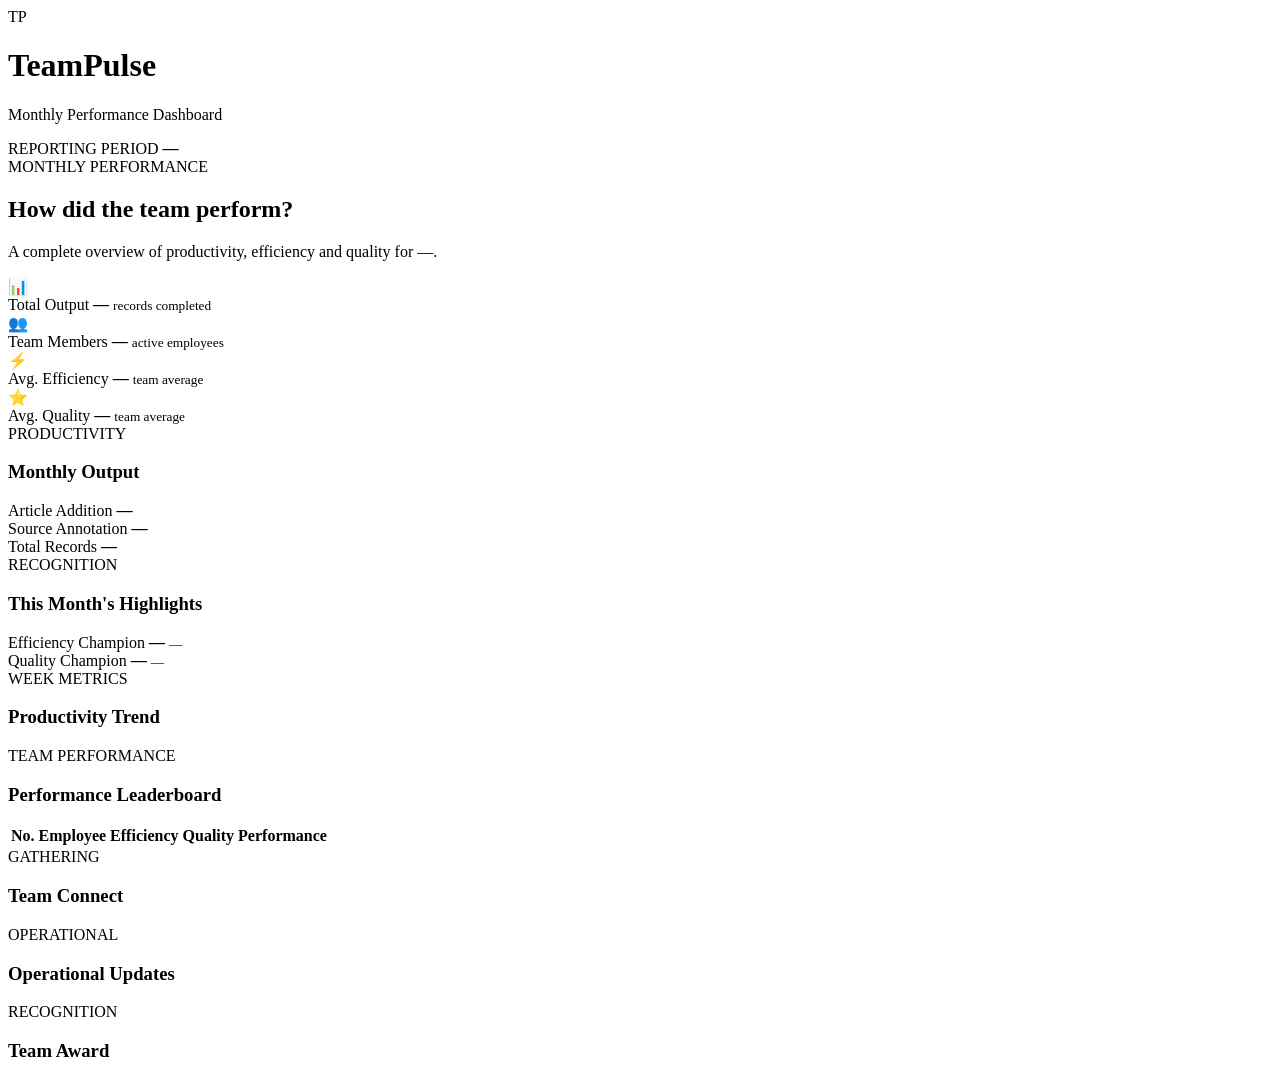
==== index.html @ 00dc2828 "Create index.html" ====
<!DOCTYPE html>

<html lang="en">

<head>

  <meta charset="UTF-8">

  <meta
    name="viewport"
    content="width=device-width, initial-scale=1.0"
  >

  <title>
    TeamPulse | Monthly Performance Dashboard
  </title>

  <link
    rel="stylesheet"
    href="style.css"
  >

</head>


<body>

<header class="app-header">

  <div class="brand">

    <div class="brand-icon">
      TP
    </div>

    <div>

      <h1>
        TeamPulse
      </h1>

      <p>
        Monthly Performance Dashboard
      </p>

    </div>

  </div>


  <div class="month-display">

    <span>
      REPORTING PERIOD
    </span>

    <strong id="reportingPeriod">
      —
    </strong>

  </div>

</header>


<main class="dashboard">


  <!-- WELCOME -->

  <section class="welcome-section">

    <span class="eyebrow">
      MONTHLY PERFORMANCE
    </span>

    <h2>
      How did the team perform?
    </h2>

    <p>
      A complete overview of productivity,
      efficiency and quality for
      <span id="welcomeMonth">—</span>.
    </p>

  </section>


  <!-- SUMMARY -->

  <section class="summary-grid">

    <div class="summary-card">

      <div class="card-icon">
        📊
      </div>

      <div>

        <span>
          Total Output
        </span>

        <strong id="totalRecords">
          —
        </strong>

        <small>
          records completed
        </small>

      </div>

    </div>


    <div class="summary-card">

      <div class="card-icon">
        👥
      </div>

      <div>

        <span>
          Team Members
        </span>

        <strong id="employeeCount">
          —
        </strong>

        <small>
          active employees
        </small>

      </div>

    </div>


    <div class="summary-card">

      <div class="card-icon">
        ⚡
      </div>

      <div>

        <span>
          Avg. Efficiency
        </span>

        <strong id="averageEfficiency">
          —
        </strong>

        <small>
          team average
        </small>

      </div>

    </div>


    <div class="summary-card">

      <div class="card-icon">
        ⭐
      </div>

      <div>

        <span>
          Avg. Quality
        </span>

        <strong id="averageQuality">
          —
        </strong>

        <small>
          team average
        </small>

      </div>

    </div>

  </section>


  <!-- MONTHLY OUTPUT + HIGHLIGHTS -->

  <section class="content-grid">


    <div class="panel">

      <div class="panel-header">

        <div>

          <span class="eyebrow">
            PRODUCTIVITY
          </span>

          <h3>
            Monthly Output
          </h3>

        </div>

      </div>


      <div class="metric-list">

        <div class="metric-row">

          <span>
            Article Addition
          </span>

          <strong id="totalArticles">
            —
          </strong>

        </div>


        <div class="metric-row">

          <span>
            Source Annotation
          </span>

          <strong id="totalSources">
            —
          </strong>

        </div>

      </div>


      <div class="total-row">

        <span>
          Total Records
        </span>

        <strong id="totalRecordsBottom">
          —
        </strong>

      </div>

    </div>


    <div class="panel">

      <div class="panel-header">

        <div>

          <span class="eyebrow">
            RECOGNITION
          </span>

          <h3>
            This Month's Highlights
          </h3>

        </div>

      </div>


      <div class="highlight-card">

        <span>
          Efficiency Champion
        </span>

        <strong id="efficiencyChampion">
          —
        </strong>

        <small id="efficiencyValue">
          —
        </small>

      </div>


      <div class="highlight-card">

        <span>
          Quality Champion
        </span>

        <strong id="qualityChampion">
          —
        </strong>

        <small id="qualityValue">
          —
        </small>

      </div>

    </div>


  </section>


  <!-- WEEKLY -->

  <section class="panel">

    <div class="panel-header">

      <div>

        <span class="eyebrow">
          WEEK METRICS
        </span>

        <h3>
          Productivity Trend
        </h3>

      </div>

    </div>


    <div
      id="weeklyChart"
      class="weekly-chart"
    ></div>

  </section>


  <!-- TEAM PERFORMANCE -->

  <section class="panel">

    <div class="panel-header">

      <div>

        <span class="eyebrow">
          TEAM PERFORMANCE
        </span>

        <h3>
          Performance Leaderboard
        </h3>

      </div>

    </div>


    <div class="table-container">

      <table>

        <thead>

          <tr>

            <th>No.</th>
            <th>Employee</th>
            <th>Efficiency</th>
            <th>Quality</th>
            <th>Performance</th>

          </tr>

        </thead>


        <tbody id="leaderboardBody">
        </tbody>

      </table>

    </div>

  </section>


  <!-- TEAM CONNECT -->

  <section class="panel">

    <div class="panel-header">

      <div>

        <span class="eyebrow">
          GATHERING
        </span>

        <h3>
          Team Connect
        </h3>

      </div>

    </div>


    <div
      id="teamConnectGrid"
      class="cards-grid"
    ></div>

  </section>


  <!-- OPERATIONAL -->

  <section class="panel">

    <div class="panel-header">

      <div>

        <span class="eyebrow">
          OPERATIONAL
        </span>

        <h3>
          Operational Updates
        </h3>

      </div>

    </div>


    <div
      id="operationalGrid"
      class="cards-grid"
    ></div>

  </section>


  <!-- TEAM AWARD -->

  <section class="panel">

    <div class="panel-header">

      <div>

        <span class="eyebrow">
          RECOGNITION
        </span>

        <h3>
          Team Award
        </h3>

      </div>

    </div>


    <div id="teamAwardGrid">
    </div>

  </section>


</main>


<script src="data.js"></script>
<script src="script.js"></script>


</body>

</html>
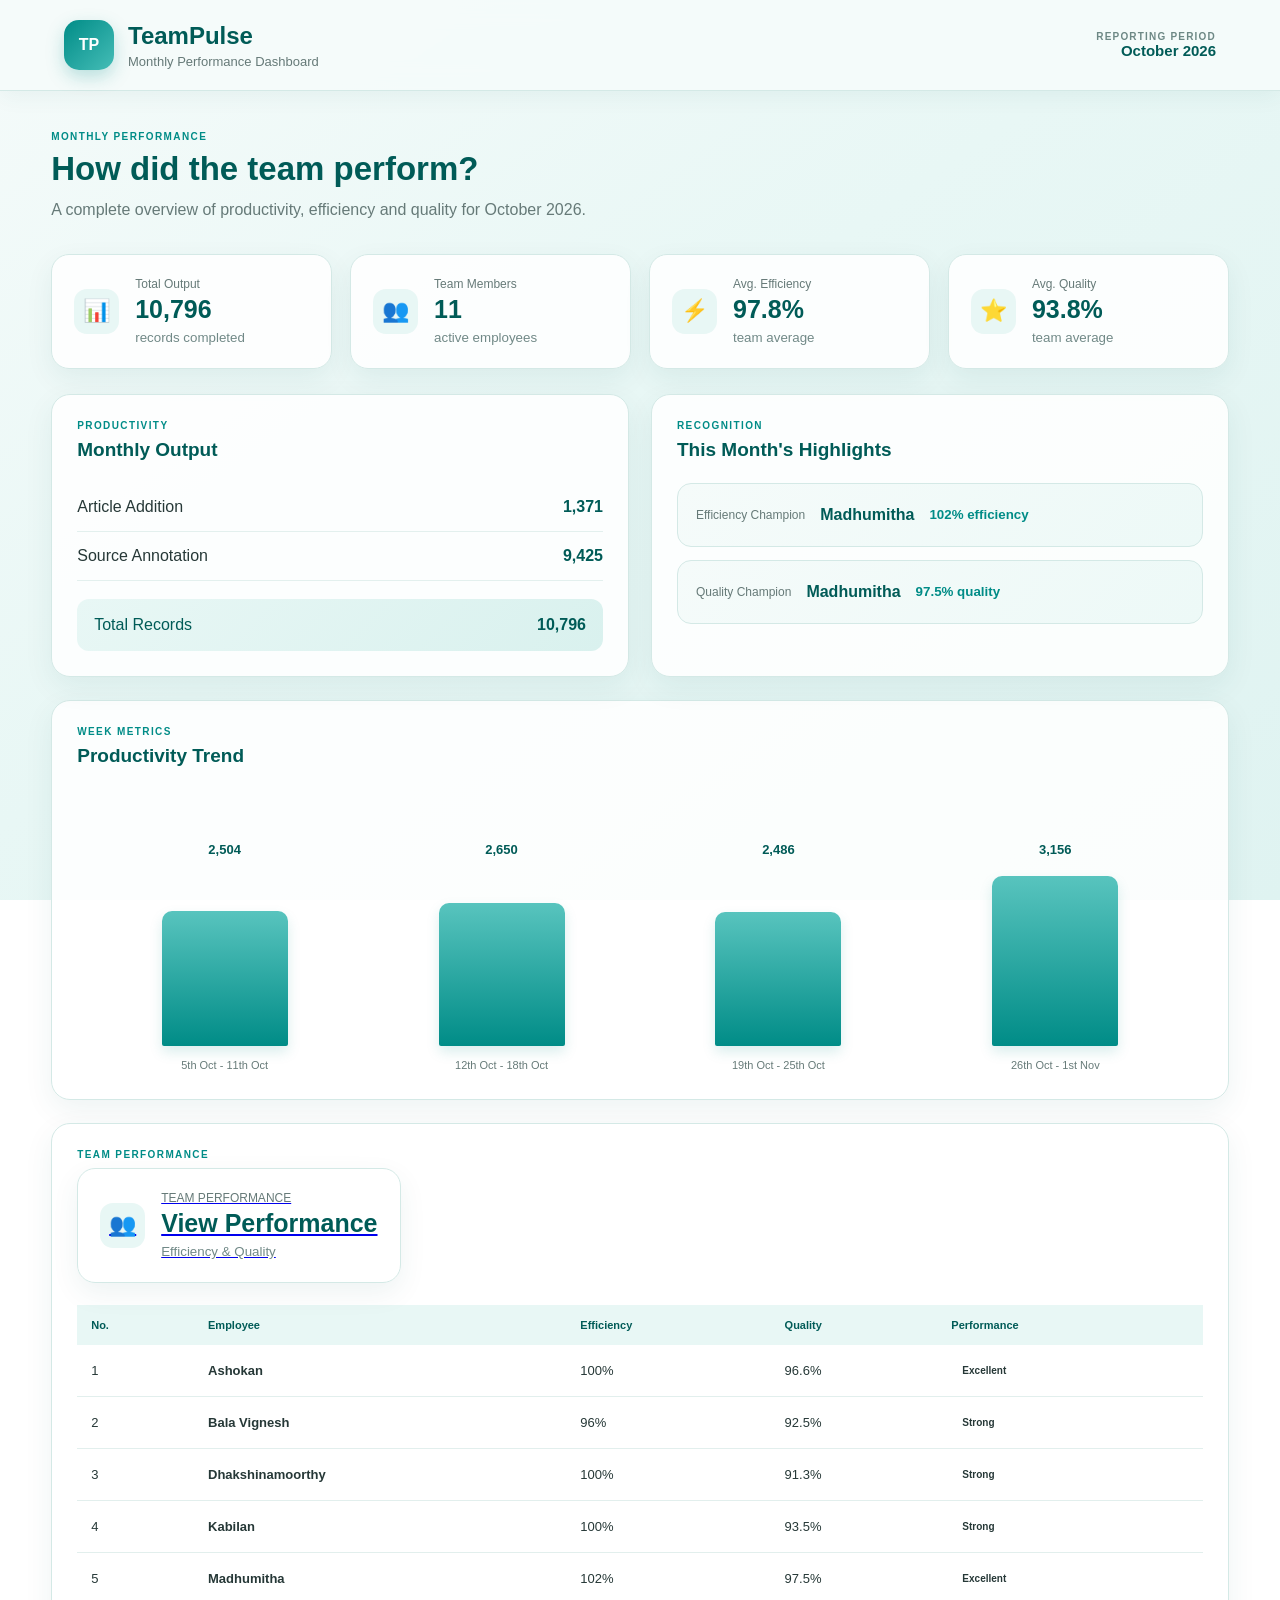
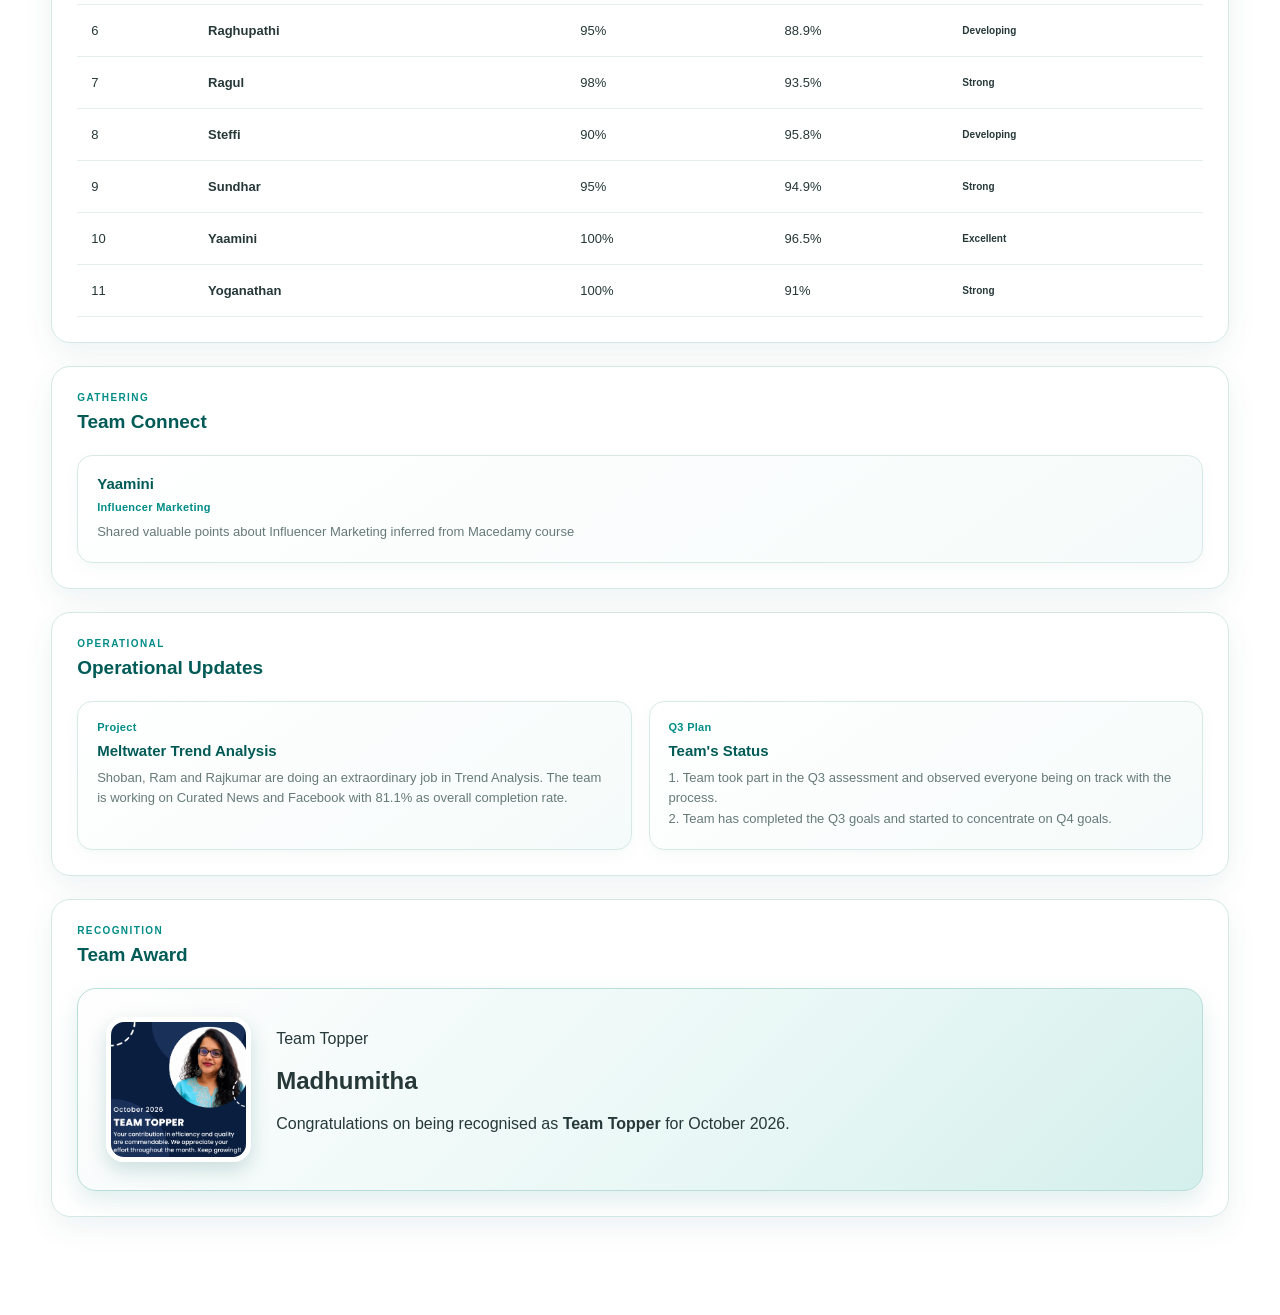
==== commit b6977013: "Add team performance summary card to index.html Added a summary card for team performance with a lin" ====
--- a/index.html
+++ b/index.html
@@ -361,9 +361,36 @@
           TEAM PERFORMANCE
         </span>
 
-        <h3>
-          Performance Leaderboard
-        </h3>
+        <a
+  href="performance.html"
+  class="dashboard-nav-card"
+>
+
+  <div class="summary-card">
+
+    <div class="card-icon">
+      👥
+    </div>
+
+    <div>
+
+      <span>
+        TEAM PERFORMANCE
+      </span>
+
+      <strong>
+        View Performance
+      </strong>
+
+      <small>
+        Efficiency & Quality
+      </small>
+
+    </div>
+
+  </div>
+
+</a>
 
       </div>
 
--- a/style.css
+++ b/style.css
@@ -0,0 +1,1722 @@
+:root {
+
+  --teal-surface:
+    #f5fbfa;
+
+  --teal-soft:
+    #e8f7f5;
+
+  --teal-pale:
+    #d7f1ee;
+
+  --teal-light:
+    #b8e4df;
+
+  --teal-medium:
+    #24a9a2;
+
+  --teal:
+    #008c87;
+
+  --teal-deep:
+    #005b57;
+
+  --text-main:
+    #263837;
+
+  --text-soft:
+    #667a78;
+
+  --border:
+    #d4e9e6;
+
+  --white:
+    #ffffff;
+
+}
+
+
+/* ======================================
+   GLOBAL
+====================================== */
+
+* {
+  box-sizing: border-box;
+}
+
+
+body {
+
+  margin: 0;
+
+  font-family:
+    Arial,
+    Helvetica,
+    sans-serif;
+
+  background:
+    linear-gradient(
+      145deg,
+      #f5fbfa 0%,
+      #e8f7f5 46%,
+      #dff3f1 100%
+    );
+
+  background-attachment:
+    fixed;
+
+  color:
+    var(--text-main);
+
+}
+
+
+/* ======================================
+   HEADER
+====================================== */
+
+.app-header {
+
+  background:
+    rgba(
+      245,
+      251,
+      250,
+      0.94
+    );
+
+  backdrop-filter:
+    blur(12px);
+
+  border-bottom:
+    1px solid
+    var(--border);
+
+  padding:
+    20px 5%;
+
+  display:
+    flex;
+
+  align-items:
+    center;
+
+  justify-content:
+    space-between;
+
+  position:
+    sticky;
+
+  top: 0;
+
+  z-index: 20;
+
+  box-shadow:
+    0 5px 22px
+    rgba(
+      0,
+      91,
+      87,
+      .06
+    );
+
+}
+
+
+.brand {
+
+  display:
+    flex;
+
+  align-items:
+    center;
+
+  gap:
+    14px;
+
+}
+
+
+.brand-icon {
+
+  width:
+    50px;
+
+  height:
+    50px;
+
+  border-radius:
+    15px;
+
+  display:
+    flex;
+
+  align-items:
+    center;
+
+  justify-content:
+    center;
+
+  background:
+    linear-gradient(
+      135deg,
+      #008c87,
+      #45bdb7
+    );
+
+  color:
+    #ffffff;
+
+  font-weight:
+    800;
+
+  box-shadow:
+    0 7px 18px
+    rgba(
+      0,
+      140,
+      135,
+      .25
+    );
+
+}
+
+
+.brand h1 {
+
+  margin:
+    0;
+
+  font-size:
+    24px;
+
+  color:
+    var(--teal-deep);
+
+}
+
+
+.brand p {
+
+  margin:
+    4px 0 0;
+
+  color:
+    var(--text-soft);
+
+  font-size:
+    13px;
+
+}
+
+
+.header-actions {
+
+  display:
+    flex;
+
+  align-items:
+    center;
+
+  gap:
+    18px;
+
+}
+
+
+.month-display {
+
+  text-align:
+    right;
+
+}
+
+
+.month-display span {
+
+  display:
+    block;
+
+  color:
+    #6d8885;
+
+  font-size:
+    10px;
+
+  letter-spacing:
+    1.2px;
+
+  font-weight:
+    800;
+
+}
+
+
+.month-display strong {
+
+  font-size:
+    15px;
+
+  color:
+    var(--teal-deep);
+
+}
+
+
+.refresh-button {
+
+  border:
+    0;
+
+  background:
+    linear-gradient(
+      135deg,
+      var(--teal-deep),
+      var(--teal)
+    );
+
+  color:
+    #ffffff;
+
+  padding:
+    11px 18px;
+
+  border-radius:
+    10px;
+
+  cursor:
+    pointer;
+
+  font-weight:
+    700;
+
+  box-shadow:
+    0 5px 14px
+    rgba(
+      0,
+      91,
+      87,
+      .18
+    );
+
+}
+
+
+.refresh-button:hover {
+
+  transform:
+    translateY(-1px);
+
+}
+
+
+/* ======================================
+   DASHBOARD
+====================================== */
+
+.dashboard {
+
+  width:
+    min(
+      1180px,
+      92%
+    );
+
+  margin:
+    0 auto;
+
+  padding:
+    40px 0 75px;
+
+}
+
+
+/* ======================================
+   WELCOME
+====================================== */
+
+.welcome-section {
+
+  margin-bottom:
+    31px;
+
+}
+
+
+.eyebrow {
+
+  display:
+    block;
+
+  font-size:
+    10px;
+
+  font-weight:
+    800;
+
+  letter-spacing:
+    1.4px;
+
+  color:
+    var(--teal);
+
+  margin-bottom:
+    8px;
+
+}
+
+
+.welcome-section h2 {
+
+  margin:
+    0;
+
+  font-size:
+    33px;
+
+  color:
+    var(--teal-deep);
+
+}
+
+
+.welcome-section p {
+
+  color:
+    var(--text-soft);
+
+  margin-top:
+    10px;
+
+  line-height:
+    1.55;
+
+}
+
+
+/* ======================================
+   SUMMARY GRID
+====================================== */
+
+.summary-grid {
+
+  display:
+    grid;
+
+  grid-template-columns:
+    repeat(
+      4,
+      1fr
+    );
+
+  gap:
+    18px;
+
+  margin-bottom:
+    25px;
+
+}
+
+
+.summary-card {
+
+  background:
+    rgba(
+      255,
+      255,
+      255,
+      .88
+    );
+
+  border:
+    1px solid
+    var(--border);
+
+  border-radius:
+    18px;
+
+  padding:
+    22px;
+
+  display:
+    flex;
+
+  gap:
+    16px;
+
+  align-items:
+    center;
+
+  box-shadow:
+    0 10px 28px
+    rgba(
+      0,
+      91,
+      87,
+      .07
+    );
+
+  transition:
+    transform .2s ease,
+    box-shadow .2s ease;
+
+}
+
+
+.summary-card:hover {
+
+  transform:
+    translateY(-3px);
+
+  box-shadow:
+    0 14px 30px
+    rgba(
+      0,
+      91,
+      87,
+      .11
+    );
+
+}
+
+
+.card-icon {
+
+  width:
+    45px;
+
+  height:
+    45px;
+
+  border-radius:
+    13px;
+
+  display:
+    flex;
+
+  align-items:
+    center;
+
+  justify-content:
+    center;
+
+  background:
+    var(--teal-soft);
+
+  font-size:
+    22px;
+
+}
+
+
+.summary-card span {
+
+  display:
+    block;
+
+  color:
+    var(--text-soft);
+
+  font-size:
+    12px;
+
+}
+
+
+.summary-card strong {
+
+  display:
+    block;
+
+  font-size:
+    25px;
+
+  margin:
+    4px 0;
+
+  color:
+    var(--teal-deep);
+
+}
+
+
+.summary-card small {
+
+  color:
+    #718987;
+
+}
+
+
+/* ======================================
+   PANELS
+====================================== */
+
+.panel {
+
+  background:
+    rgba(
+      255,
+      255,
+      255,
+      .88
+    );
+
+  border:
+    1px solid
+    var(--border);
+
+  border-radius:
+    19px;
+
+  padding:
+    25px;
+
+  margin-bottom:
+    23px;
+
+  box-shadow:
+    0 10px 30px
+    rgba(
+      0,
+      91,
+      87,
+      .07
+    );
+
+}
+
+
+.content-grid {
+
+  display:
+    grid;
+
+  grid-template-columns:
+    1fr 1fr;
+
+  gap:
+    22px;
+
+}
+
+
+.panel-header {
+
+  display:
+    flex;
+
+  align-items:
+    flex-start;
+
+  justify-content:
+    space-between;
+
+  margin-bottom:
+    22px;
+
+}
+
+
+.panel-header h3 {
+
+  margin:
+    0;
+
+  font-size:
+    19px;
+
+  color:
+    var(--teal-deep);
+
+}
+
+
+.panel-badge {
+
+  background:
+    var(--teal-soft);
+
+  color:
+    var(--teal);
+
+  border:
+    1px solid
+    var(--teal-light);
+
+  padding:
+    7px 12px;
+
+  border-radius:
+    20px;
+
+  font-size:
+    11px;
+
+  font-weight:
+    700;
+
+}
+
+
+/* ======================================
+   MONTHLY OUTPUT
+====================================== */
+
+.metric-list {
+
+  display:
+    flex;
+
+  flex-direction:
+    column;
+
+}
+
+
+.metric-row {
+
+  display:
+    flex;
+
+  justify-content:
+    space-between;
+
+  padding:
+    15px 0;
+
+  border-bottom:
+    1px solid
+    #e3f0ee;
+
+}
+
+
+.metric-name {
+
+  display:
+    flex;
+
+  align-items:
+    center;
+
+  gap:
+    10px;
+
+}
+
+
+.metric-dot {
+
+  width:
+    10px;
+
+  height:
+    10px;
+
+  border-radius:
+    50%;
+
+}
+
+
+.metric-dot.article {
+
+  background:
+    #24a9a2;
+
+}
+
+
+.metric-dot.source {
+
+  background:
+    #005b57;
+
+}
+
+
+.metric-dot.metadata {
+
+  background:
+    #83d1cb;
+
+}
+
+
+.metric-row strong {
+
+  color:
+    var(--teal-deep);
+
+}
+
+
+.total-row {
+
+  display:
+    flex;
+
+  justify-content:
+    space-between;
+
+  margin-top:
+    18px;
+
+  padding:
+    17px;
+
+  border-radius:
+    12px;
+
+  background:
+    linear-gradient(
+      135deg,
+      #e8f7f5,
+      #d9f1ee
+    );
+
+  color:
+    var(--teal-deep);
+
+}
+
+
+/* ======================================
+   HIGHLIGHTS
+====================================== */
+
+.highlight-card {
+
+  display:
+    flex;
+
+  align-items:
+    center;
+
+  gap:
+    15px;
+
+  padding:
+    18px;
+
+  background:
+    linear-gradient(
+      135deg,
+      #f5fbfa,
+      #edf9f7
+    );
+
+  border:
+    1px solid
+    #d4e9e6;
+
+  border-radius:
+    14px;
+
+  margin-bottom:
+    13px;
+
+}
+
+
+.highlight-icon {
+
+  width:
+    45px;
+
+  height:
+    45px;
+
+  display:
+    flex;
+
+  align-items:
+    center;
+
+  justify-content:
+    center;
+
+  background:
+    white;
+
+  border-radius:
+    13px;
+
+  font-size:
+    24px;
+
+}
+
+
+.highlight-card span {
+
+  display:
+    block;
+
+  color:
+    var(--text-soft);
+
+  font-size:
+    12px;
+
+}
+
+
+.highlight-card strong {
+
+  display:
+    block;
+
+  margin:
+    4px 0;
+
+  color:
+    var(--teal-deep);
+
+}
+
+
+.highlight-card small {
+
+  color:
+    var(--teal);
+
+  font-weight:
+    700;
+
+}
+
+
+/* ======================================
+   WEEKLY CHART
+====================================== */
+
+.weekly-chart {
+
+  display:
+    flex;
+
+  align-items:
+    end;
+
+  justify-content:
+    space-around;
+
+  gap:
+    22px;
+
+  min-height:
+    285px;
+
+  padding:
+    25px 20px 0;
+
+}
+
+
+.week-column {
+
+  flex:
+    1;
+
+  text-align:
+    center;
+
+  max-width:
+    180px;
+
+}
+
+
+.week-total {
+
+  color:
+    var(--teal-deep);
+
+  font-size:
+    13px;
+
+  font-weight:
+    800;
+
+  margin-bottom:
+    9px;
+
+}
+
+
+.bar-area {
+
+  height:
+    180px;
+
+  display:
+    flex;
+
+  align-items:
+    end;
+
+  justify-content:
+    center;
+
+}
+
+
+.week-bar {
+
+  width:
+    70%;
+
+  min-height:
+    8px;
+
+  border-radius:
+    10px 10px 2px 2px;
+
+  background:
+    linear-gradient(
+      to top,
+      #008c87,
+      #58c4be
+    );
+
+  box-shadow:
+    0 6px 13px
+    rgba(
+      0,
+      140,
+      135,
+      .15
+    );
+
+}
+
+
+.week-label {
+
+  margin-top:
+    12px;
+
+  color:
+    var(--text-soft);
+
+  font-size:
+    11px;
+
+  line-height:
+    1.45;
+
+}
+
+
+/* ======================================
+   TABLE
+====================================== */
+
+.table-container {
+
+  overflow-x:
+    auto;
+
+}
+
+
+table {
+
+  width:
+    100%;
+
+  border-collapse:
+    collapse;
+
+}
+
+
+th {
+
+  padding:
+    14px;
+
+  background:
+    #e8f7f5;
+
+  color:
+    var(--teal-deep);
+
+  font-size:
+    11px;
+
+  text-align:
+    left;
+
+}
+
+
+td {
+
+  padding:
+    14px;
+
+  border-bottom:
+    1px solid
+    #e2efed;
+
+  font-size:
+    13px;
+
+}
+
+
+tbody tr:hover {
+
+  background:
+    #f5fbfa;
+
+}
+
+
+.performance-pill {
+
+  display:
+    inline-block;
+
+  padding:
+    6px 11px;
+
+  border-radius:
+    15px;
+
+  font-size:
+    10px;
+
+  font-weight:
+    700;
+
+}
+
+
+.performance-outstanding {
+
+  background:
+    #e5f7f5;
+
+  color:
+    #007b76;
+
+}
+
+
+.performance-excellent {
+
+  background:
+    #e5f7f5;
+
+  color:
+    #007b76;
+
+}
+
+
+.performance-strong {
+
+  background:
+    #e5f7f5;
+
+  color:
+    #007b76;
+
+}
+
+
+.performance-developing {
+
+  background:
+    #e5f7f5;
+
+  color:
+    #007b76;
+
+}
+
+
+.performance-leave {
+
+  background:
+    #eee9eb;
+
+  color:
+    #746b6e;
+
+}
+
+
+/* ======================================
+   INFORMATION CARDS
+====================================== */
+
+.cards-grid {
+
+  display:
+    grid;
+
+  grid-template-columns:
+    repeat(
+      auto-fit,
+      minmax(
+        235px,
+        1fr
+      )
+    );
+
+  gap:
+    17px;
+
+}
+
+
+.info-card {
+
+  background:
+    linear-gradient(
+      145deg,
+      #ffffff,
+      #f5fbfa
+    );
+
+  border:
+    1px solid
+    #d7e9e7;
+
+  border-radius:
+    15px;
+
+  padding:
+    19px;
+
+  box-shadow:
+    0 5px 16px
+    rgba(
+      0,
+      91,
+      87,
+      .04
+    );
+
+}
+
+
+.info-card h4 {
+
+  margin:
+    0 0 9px;
+
+  color:
+    var(--teal-deep);
+
+  font-size:
+    15px;
+
+}
+
+
+.info-card .topic {
+
+  font-size:
+    11px;
+
+  font-weight:
+    800;
+
+  color:
+    var(--teal);
+
+  margin-bottom:
+    9px;
+
+  letter-spacing:
+    .3px;
+
+}
+
+
+.info-card p {
+
+  margin:
+    0;
+
+  line-height:
+    1.6;
+
+  font-size:
+    13px;
+
+  color:
+    var(--text-soft);
+
+}
+
+
+.info-card .meta {
+
+  display:
+    block;
+
+  margin-top:
+    14px;
+
+  font-size:
+    11px;
+
+  color:
+    var(--teal);
+
+  font-weight:
+    600;
+
+}
+
+
+
+/* ======================================
+   OPERATIONAL / CROSS FUNCTIONAL
+====================================== */
+
+.cross-functional-card .cross-action {
+
+  display:
+    inline-block;
+
+  margin-bottom:
+    10px;
+
+  padding:
+    6px 10px;
+
+  border-radius:
+    14px;
+
+  background:
+    var(--teal-soft);
+
+  border:
+    1px solid var(--teal-light);
+
+  color:
+    var(--teal-deep);
+
+  font-size:
+    10px;
+
+  font-weight:
+    800;
+
+  letter-spacing:
+    .5px;
+
+  text-transform:
+    uppercase;
+
+}
+
+
+/* ======================================
+   APPRECIATION
+====================================== */
+
+.appreciation-panel {
+
+  background:
+    linear-gradient(
+      145deg,
+      rgba(
+        255,
+        255,
+        255,
+        .95
+      ),
+      rgba(
+        255,
+        241,
+        245,
+        .92
+      )
+    );
+
+}
+
+
+/* ======================================
+   TEAM AWARD
+====================================== */
+
+.team-award-panel {
+
+  background:
+    rgba(
+      255,
+      255,
+      255,
+      .88
+    );
+
+}
+
+
+.team-award-grid {
+
+  display:
+    grid;
+
+  gap:
+    18px;
+
+}
+
+
+.award-card {
+
+  display:
+    flex;
+
+  align-items:
+    center;
+
+  gap:
+    25px;
+
+  padding:
+    28px;
+
+  border-radius:
+    19px;
+
+  background:
+    linear-gradient(
+      135deg,
+      #fffefe 0%,
+      #eaf8f6 55%,
+      #d4efec 100%
+    );
+
+  border:
+    1px solid
+    #b9ded9;
+
+  box-shadow:
+    0 10px 25px
+    rgba(
+      0,
+      112,
+      107,
+      .12
+    );
+
+}
+
+
+.award-photo {
+
+  width:
+    145px;
+
+  height:
+    145px;
+
+  border-radius:
+    18px;
+
+  object-fit:
+    cover;
+
+  object-position:
+    center;
+
+  border:
+    5px solid
+    #ffffff;
+
+  box-shadow:
+    0 8px 20px
+    rgba(
+      0,
+      91,
+      87,
+      .18
+    );
+
+}
+
+
+.award-placeholder {
+
+  width:
+    145px;
+
+  height:
+    145px;
+
+  border-radius:
+    18px;
+
+  display:
+    flex;
+
+  align-items:
+    center;
+
+  justify-content:
+    center;
+
+  background:
+    #ffffff;
+
+  font-size:
+    50px;
+
+  box-shadow:
+    0 7px 18px
+    rgba(
+      0,
+      91,
+      87,
+      .10
+    );
+
+}
+
+
+.award-details h3 {
+
+  margin:
+    6px 0 9px;
+
+  font-size:
+    28px;
+
+  color:
+    var(--teal-deep);
+
+}
+
+
+.award-title {
+
+  color:
+    var(--teal);
+
+  font-weight:
+    800;
+
+  font-size:
+    11px;
+
+  letter-spacing:
+    1.3px;
+
+}
+
+
+.award-details p {
+
+  color:
+    var(--text-soft);
+
+  line-height:
+    1.5;
+
+}
+
+
+/* ======================================
+   LOADING
+====================================== */
+
+.loading-screen {
+
+  position:
+    fixed;
+
+  inset:
+    0;
+
+  background:
+    rgba(
+      245,
+      251,
+      250,
+      .96
+    );
+
+  display:
+    flex;
+
+  flex-direction:
+    column;
+
+  align-items:
+    center;
+
+  justify-content:
+    center;
+
+  z-index:
+    100;
+
+}
+
+
+.loader {
+
+  width:
+    45px;
+
+  height:
+    45px;
+
+  border:
+    4px solid
+    #d7ece9;
+
+  border-top-color:
+    var(--teal);
+
+  border-radius:
+    50%;
+
+  animation:
+    spin .8s linear infinite;
+
+}
+
+
+@keyframes spin {
+
+  to {
+
+    transform:
+      rotate(360deg);
+
+  }
+
+}
+
+
+.loading-screen p {
+
+  margin-top:
+    15px;
+
+  font-weight:
+    700;
+
+  color:
+    var(--teal-deep);
+
+}
+
+
+/* ======================================
+   RESPONSIVE
+====================================== */
+
+@media (
+  max-width: 900px
+) {
+
+  .summary-grid {
+
+    grid-template-columns:
+      repeat(
+        2,
+        1fr
+      );
+
+  }
+
+
+  .content-grid {
+
+    grid-template-columns:
+      1fr;
+
+  }
+
+}
+
+
+@media (
+  max-width: 600px
+) {
+
+  .app-header {
+
+    flex-direction:
+      column;
+
+    align-items:
+      flex-start;
+
+    gap:
+      15px;
+
+  }
+
+
+  .header-actions {
+
+    width:
+      100%;
+
+    justify-content:
+      space-between;
+
+  }
+
+
+  .month-display {
+
+    text-align:
+      left;
+
+  }
+
+
+  .summary-grid {
+
+    grid-template-columns:
+      1fr;
+
+  }
+
+
+  .weekly-chart {
+
+    overflow-x:
+      auto;
+
+    justify-content:
+      flex-start;
+
+  }
+
+
+  .week-column {
+
+    min-width:
+      125px;
+
+  }
+
+
+  .award-card {
+
+    flex-direction:
+      column;
+
+    text-align:
+      center;
+
+  }
+
+}
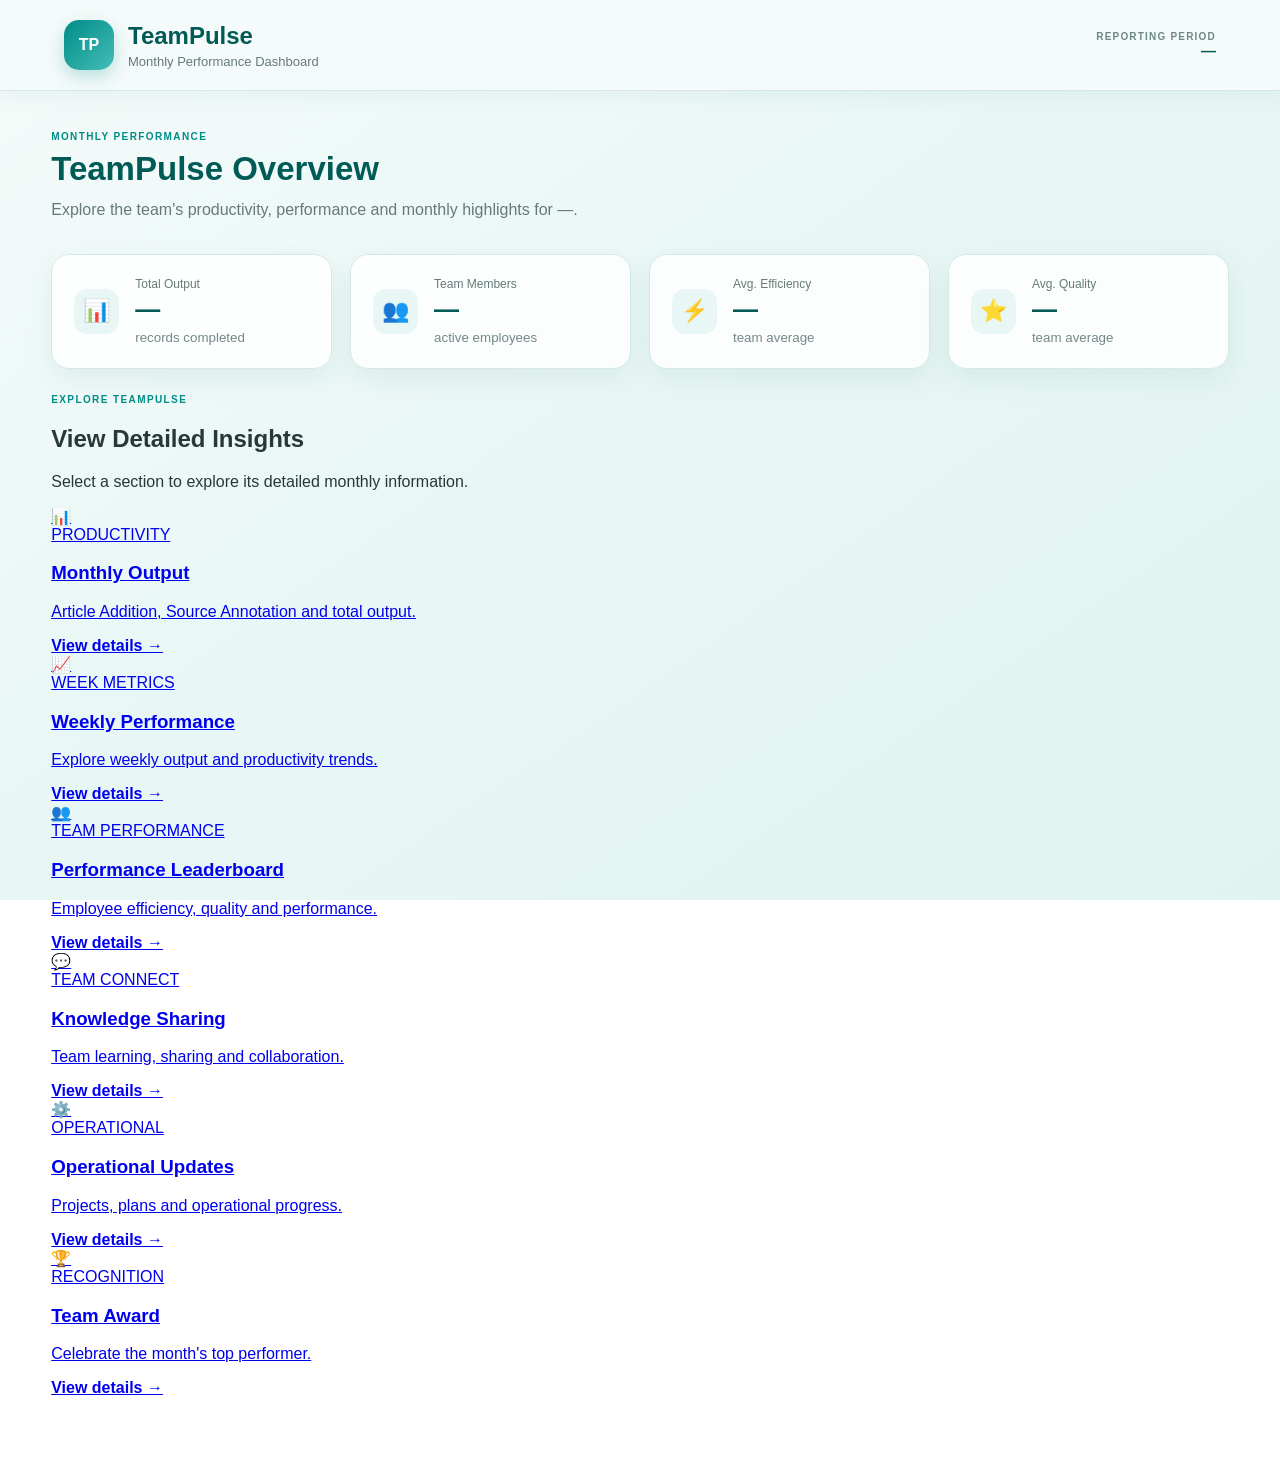
==== commit 735c2a86: "Revise title and section headings in index.html Updated title and section headings for clarity and c" ====
--- a/index.html
+++ b/index.html
@@ -12,7 +12,7 @@
   >
 
   <title>
-    TeamPulse | Monthly Performance Dashboard
+    TeamPulse | Monthly Performance
   </title>
 
   <link
@@ -25,6 +25,7 @@
 
 <body>
 
+
 <header class="app-header">
 
   <div class="brand">
@@ -66,7 +67,9 @@
 <main class="dashboard">
 
 
-  <!-- WELCOME -->
+  <!-- ======================================
+       HERO
+  ======================================= -->
 
   <section class="welcome-section">
 
@@ -75,21 +78,24 @@
     </span>
 
     <h2>
-      How did the team perform?
+      TeamPulse Overview
     </h2>
 
     <p>
-      A complete overview of productivity,
-      efficiency and quality for
+      Explore the team's productivity,
+      performance and monthly highlights for
       <span id="welcomeMonth">—</span>.
     </p>
 
   </section>
 
 
-  <!-- SUMMARY -->
+  <!-- ======================================
+       KPI SUMMARY
+  ======================================= -->
 
   <section class="summary-grid">
+
 
     <div class="summary-card">
 
@@ -190,21 +196,51 @@
 
     </div>
 
+
   </section>
 
 
-  <!-- MONTHLY OUTPUT + HIGHLIGHTS -->
-
-  <section class="content-grid">
-
-
-    <div class="panel">
-
-      <div class="panel-header">
-
-        <div>
-
-          <span class="eyebrow">
+  <!-- ======================================
+       EXPLORE
+  ======================================= -->
+
+  <section class="explore-section">
+
+    <div class="section-heading">
+
+      <span class="eyebrow">
+        EXPLORE TEAMPULSE
+      </span>
+
+      <h2>
+        View Detailed Insights
+      </h2>
+
+      <p>
+        Select a section to explore its
+        detailed monthly information.
+      </p>
+
+    </div>
+
+
+    <div class="navigation-grid">
+
+
+      <!-- PRODUCTIVITY -->
+
+      <a
+        href="productivity.html"
+        class="navigation-card"
+      >
+
+        <div class="navigation-icon">
+          📊
+        </div>
+
+        <div>
+
+          <span class="navigation-label">
             PRODUCTIVITY
           </span>
 
@@ -212,310 +248,205 @@
             Monthly Output
           </h3>
 
-        </div>
-
-      </div>
-
-
-      <div class="metric-list">
-
-        <div class="metric-row">
-
-          <span>
-            Article Addition
-          </span>
-
-          <strong id="totalArticles">
-            —
-          </strong>
-
-        </div>
-
-
-        <div class="metric-row">
-
-          <span>
-            Source Annotation
-          </span>
-
-          <strong id="totalSources">
-            —
-          </strong>
-
-        </div>
-
-      </div>
-
-
-      <div class="total-row">
-
-        <span>
-          Total Records
-        </span>
-
-        <strong id="totalRecordsBottom">
-          —
-        </strong>
-
-      </div>
-
-    </div>
-
-
-    <div class="panel">
-
-      <div class="panel-header">
-
-        <div>
-
-          <span class="eyebrow">
+          <p>
+            Article Addition,
+            Source Annotation and total output.
+          </p>
+
+          <strong>
+            View details →
+          </strong>
+
+        </div>
+
+      </a>
+
+
+      <!-- WEEKLY -->
+
+      <a
+        href="weekly.html"
+        class="navigation-card"
+      >
+
+        <div class="navigation-icon">
+          📈
+        </div>
+
+        <div>
+
+          <span class="navigation-label">
+            WEEK METRICS
+          </span>
+
+          <h3>
+            Weekly Performance
+          </h3>
+
+          <p>
+            Explore weekly output and
+            productivity trends.
+          </p>
+
+          <strong>
+            View details →
+          </strong>
+
+        </div>
+
+      </a>
+
+
+      <!-- PERFORMANCE -->
+
+      <a
+        href="performance.html"
+        class="navigation-card"
+      >
+
+        <div class="navigation-icon">
+          👥
+        </div>
+
+        <div>
+
+          <span class="navigation-label">
+            TEAM PERFORMANCE
+          </span>
+
+          <h3>
+            Performance Leaderboard
+          </h3>
+
+          <p>
+            Employee efficiency,
+            quality and performance.
+          </p>
+
+          <strong>
+            View details →
+          </strong>
+
+        </div>
+
+      </a>
+
+
+      <!-- TEAM CONNECT -->
+
+      <a
+        href="team-connect.html"
+        class="navigation-card"
+      >
+
+        <div class="navigation-icon">
+          💬
+        </div>
+
+        <div>
+
+          <span class="navigation-label">
+            TEAM CONNECT
+          </span>
+
+          <h3>
+            Knowledge Sharing
+          </h3>
+
+          <p>
+            Team learning,
+            sharing and collaboration.
+          </p>
+
+          <strong>
+            View details →
+          </strong>
+
+        </div>
+
+      </a>
+
+
+      <!-- OPERATIONAL -->
+
+      <a
+        href="operational.html"
+        class="navigation-card"
+      >
+
+        <div class="navigation-icon">
+          ⚙️
+        </div>
+
+        <div>
+
+          <span class="navigation-label">
+            OPERATIONAL
+          </span>
+
+          <h3>
+            Operational Updates
+          </h3>
+
+          <p>
+            Projects, plans and
+            operational progress.
+          </p>
+
+          <strong>
+            View details →
+          </strong>
+
+        </div>
+
+      </a>
+
+
+      <!-- AWARD -->
+
+      <a
+        href="award.html"
+        class="navigation-card"
+      >
+
+        <div class="navigation-icon">
+          🏆
+        </div>
+
+        <div>
+
+          <span class="navigation-label">
             RECOGNITION
           </span>
 
           <h3>
-            This Month's Highlights
-          </h3>
-
-        </div>
-
-      </div>
-
-
-      <div class="highlight-card">
-
-        <span>
-          Efficiency Champion
-        </span>
-
-        <strong id="efficiencyChampion">
-          —
-        </strong>
-
-        <small id="efficiencyValue">
-          —
-        </small>
-
-      </div>
-
-
-      <div class="highlight-card">
-
-        <span>
-          Quality Champion
-        </span>
-
-        <strong id="qualityChampion">
-          —
-        </strong>
-
-        <small id="qualityValue">
-          —
-        </small>
-
-      </div>
-
-    </div>
-
+            Team Award
+          </h3>
+
+          <p>
+            Celebrate the month's
+            top performer.
+          </p>
+
+          <strong>
+            View details →
+          </strong>
+
+        </div>
+
+      </a>
+
+
+    </div>
 
   </section>
 
 
-  <!-- WEEKLY -->
-
-  <section class="panel">
-
-    <div class="panel-header">
-
-      <div>
-
-        <span class="eyebrow">
-          WEEK METRICS
-        </span>
-
-        <h3>
-          Productivity Trend
-        </h3>
-
-      </div>
-
-    </div>
-
-
-    <div
-      id="weeklyChart"
-      class="weekly-chart"
-    ></div>
-
-  </section>
-
-
-  <!-- TEAM PERFORMANCE -->
-
-  <section class="panel">
-
-    <div class="panel-header">
-
-      <div>
-
-        <span class="eyebrow">
-          TEAM PERFORMANCE
-        </span>
-
-        <a
-  href="performance.html"
-  class="dashboard-nav-card"
->
-
-  <div class="summary-card">
-
-    <div class="card-icon">
-      👥
-    </div>
-
-    <div>
-
-      <span>
-        TEAM PERFORMANCE
-      </span>
-
-      <strong>
-        View Performance
-      </strong>
-
-      <small>
-        Efficiency & Quality
-      </small>
-
-    </div>
-
-  </div>
-
-</a>
-
-      </div>
-
-    </div>
-
-
-    <div class="table-container">
-
-      <table>
-
-        <thead>
-
-          <tr>
-
-            <th>No.</th>
-            <th>Employee</th>
-            <th>Efficiency</th>
-            <th>Quality</th>
-            <th>Performance</th>
-
-          </tr>
-
-        </thead>
-
-
-        <tbody id="leaderboardBody">
-        </tbody>
-
-      </table>
-
-    </div>
-
-  </section>
-
-
-  <!-- TEAM CONNECT -->
-
-  <section class="panel">
-
-    <div class="panel-header">
-
-      <div>
-
-        <span class="eyebrow">
-          GATHERING
-        </span>
-
-        <h3>
-          Team Connect
-        </h3>
-
-      </div>
-
-    </div>
-
-
-    <div
-      id="teamConnectGrid"
-      class="cards-grid"
-    ></div>
-
-  </section>
-
-
-  <!-- OPERATIONAL -->
-
-  <section class="panel">
-
-    <div class="panel-header">
-
-      <div>
-
-        <span class="eyebrow">
-          OPERATIONAL
-        </span>
-
-        <h3>
-          Operational Updates
-        </h3>
-
-      </div>
-
-    </div>
-
-
-    <div
-      id="operationalGrid"
-      class="cards-grid"
-    ></div>
-
-  </section>
-
-
-  <!-- TEAM AWARD -->
-
-  <section class="panel">
-
-    <div class="panel-header">
-
-      <div>
-
-        <span class="eyebrow">
-          RECOGNITION
-        </span>
-
-        <h3>
-          Team Award
-        </h3>
-
-      </div>
-
-    </div>
-
-
-    <div id="teamAwardGrid">
-    </div>
-
-  </section>
-
-
 </main>
 
 
 <script src="data.js"></script>
-<script src="script.js"></script>
+<script src="home.js"></script>
 
 
 </body>
--- a/style.css
+++ b/style.css
@@ -35,6 +35,51 @@
 
 }
 
+:root {
+  --teal-surface: #f5fbfa;
+  --teal-soft: #e8f7f5;
+  --teal: #008c87;
+  --teal-deep: #005b57;
+}
+
+
+/* ======================================
+   PAGE TRANSITION
+====================================== */
+
+html {
+  scroll-behavior: smooth;
+}
+
+body {
+  animation: pageFade .35s ease;
+}
+
+@keyframes pageFade {
+  from {
+    opacity: 0;
+    transform: translateY(8px);
+  }
+
+  to {
+    opacity: 1;
+    transform: translateY(0);
+  }
+}
+
+
+/* ======================================
+   GLOBAL
+====================================== */
+
+* {
+  box-sizing: border-box;
+}
+
+body {
+  margin: 0;
+  font-family: Arial, Helvetica, sans-serif;
+}
 
 /* ======================================
    GLOBAL
@@ -1720,3 +1765,60 @@
   }
 
 }
+.back-button {
+
+  text-decoration: none;
+
+  color:
+    var(--teal-deep);
+
+  background:
+    var(--teal-soft);
+
+  border:
+    1px solid
+    var(--teal-light);
+
+  padding:
+    10px 16px;
+
+  border-radius:
+    10px;
+
+  font-size:
+    13px;
+
+  font-weight:
+    700;
+
+  transition:
+    all .2s ease;
+
+}
+
+
+.back-button:hover {
+
+  background:
+    var(--teal);
+
+  color:
+    white;
+
+}
+
+html {
+  scroll-behavior: smooth;
+}
+
+@keyframes pageFade {
+  from {
+    opacity: 0;
+    transform: translateY(8px);
+  }
+
+  to {
+    opacity: 1;
+    transform: translateY(0);
+  }
+}
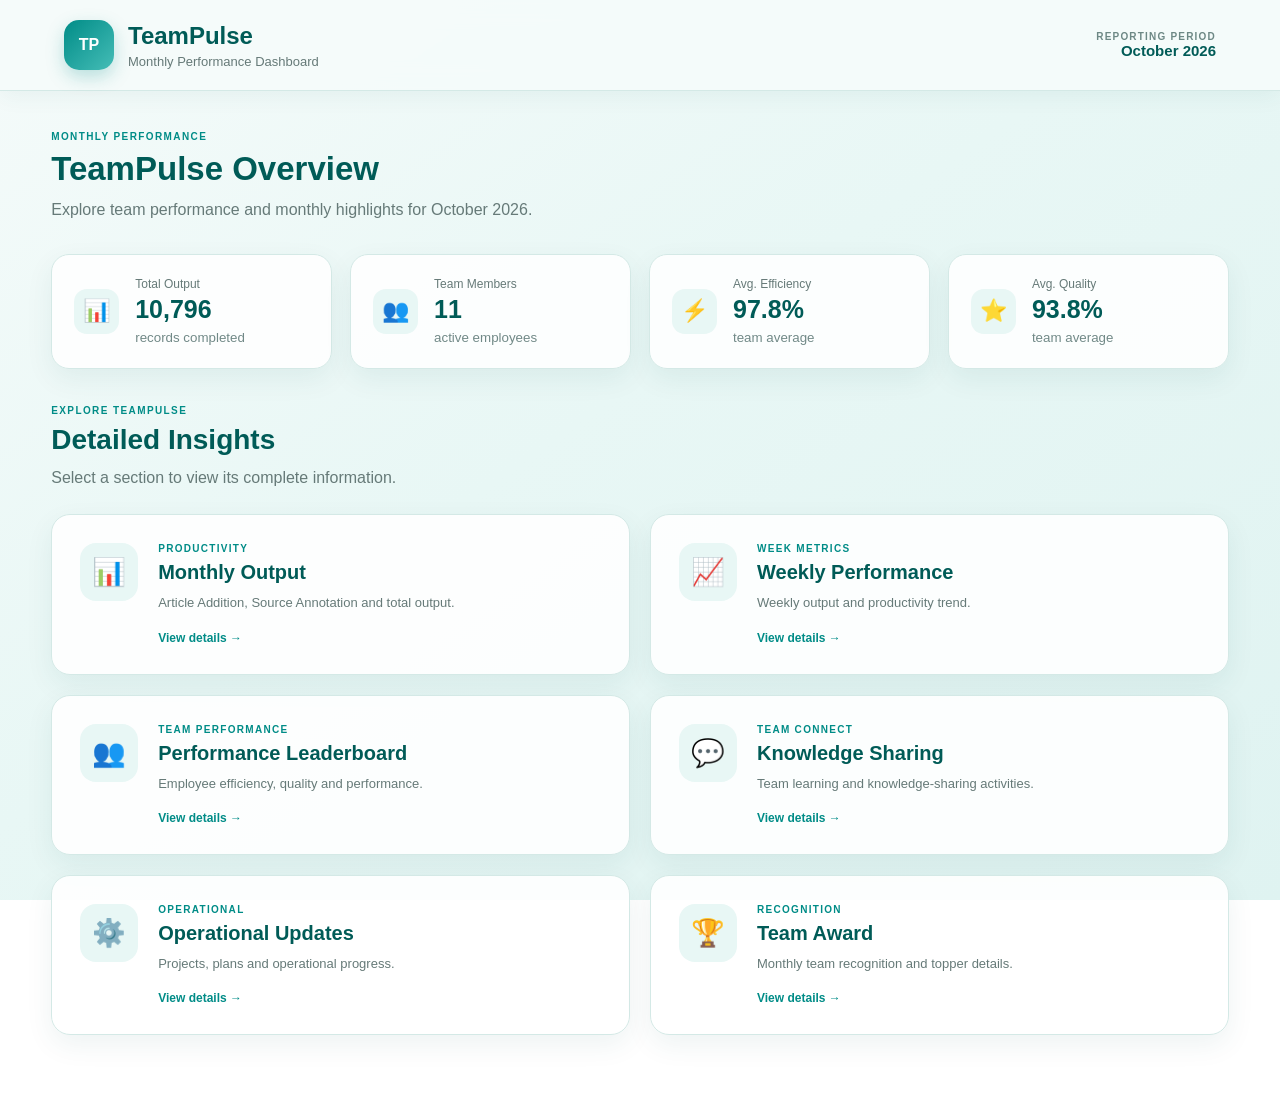
==== commit e94592e7: "Refactor comments and improve section text Updated comments and text for clarity and consistency." ====
--- a/index.html
+++ b/index.html
@@ -67,9 +67,7 @@
 <main class="dashboard">
 
 
-  <!-- ======================================
-       HERO
-  ======================================= -->
+  <!-- WELCOME -->
 
   <section class="welcome-section">
 
@@ -82,17 +80,14 @@
     </h2>
 
     <p>
-      Explore the team's productivity,
-      performance and monthly highlights for
+      Explore team performance and monthly highlights for
       <span id="welcomeMonth">—</span>.
     </p>
 
   </section>
 
 
-  <!-- ======================================
-       KPI SUMMARY
-  ======================================= -->
+  <!-- KPI SUMMARY -->
 
   <section class="summary-grid">
 
@@ -200,9 +195,7 @@
   </section>
 
 
-  <!-- ======================================
-       EXPLORE
-  ======================================= -->
+  <!-- EXPLORE -->
 
   <section class="explore-section">
 
@@ -213,12 +206,11 @@
       </span>
 
       <h2>
-        View Detailed Insights
+        Detailed Insights
       </h2>
 
       <p>
-        Select a section to explore its
-        detailed monthly information.
+        Select a section to view its complete information.
       </p>
 
     </div>
@@ -262,7 +254,7 @@
       </a>
 
 
-      <!-- WEEKLY -->
+      <!-- WEEKLY METRICS -->
 
       <a
         href="weekly.html"
@@ -284,20 +276,19 @@
           </h3>
 
           <p>
-            Explore weekly output and
-            productivity trends.
-          </p>
-
-          <strong>
-            View details →
-          </strong>
-
-        </div>
-
-      </a>
-
-
-      <!-- PERFORMANCE -->
+            Weekly output and productivity trend.
+          </p>
+
+          <strong>
+            View details →
+          </strong>
+
+        </div>
+
+      </a>
+
+
+      <!-- TEAM PERFORMANCE -->
 
       <a
         href="performance.html"
@@ -354,8 +345,8 @@
           </h3>
 
           <p>
-            Team learning,
-            sharing and collaboration.
+            Team learning and
+            knowledge-sharing activities.
           </p>
 
           <strong>
@@ -402,7 +393,7 @@
       </a>
 
 
-      <!-- AWARD -->
+      <!-- TEAM AWARD -->
 
       <a
         href="award.html"
@@ -424,8 +415,8 @@
           </h3>
 
           <p>
-            Celebrate the month's
-            top performer.
+            Monthly team recognition
+            and topper details.
           </p>
 
           <strong>
--- a/style.css
+++ b/style.css
@@ -1822,3 +1822,209 @@
     transform: translateY(0);
   }
 }
+
+/* ======================================
+   LANDING PAGE
+====================================== */
+
+.explore-section {
+  margin-top: 36px;
+}
+
+
+.section-heading {
+  margin-bottom: 24px;
+}
+
+
+.section-heading h2 {
+  margin: 0;
+  font-size: 28px;
+  color: var(--teal-deep);
+}
+
+
+.section-heading p {
+  margin-top: 9px;
+  color: var(--text-soft);
+  line-height: 1.6;
+}
+
+
+.navigation-grid {
+  display: grid;
+
+  grid-template-columns:
+    repeat(
+      2,
+      minmax(0, 1fr)
+    );
+
+  gap: 20px;
+}
+
+
+.navigation-card {
+  text-decoration: none;
+
+  color:
+    inherit;
+
+  display:
+    flex;
+
+  align-items:
+    flex-start;
+
+  gap:
+    20px;
+
+  padding:
+    28px;
+
+  border-radius:
+    19px;
+
+  background:
+    rgba(
+      255,
+      255,
+      255,
+      .90
+    );
+
+  border:
+    1px solid
+    var(--border);
+
+  box-shadow:
+    0 10px 28px
+    rgba(
+      0,
+      91,
+      87,
+      .07
+    );
+
+  transition:
+    transform .2s ease,
+    box-shadow .2s ease,
+    border-color .2s ease;
+}
+
+
+.navigation-card:hover {
+  transform:
+    translateY(-5px);
+
+  border-color:
+    var(--teal-light);
+
+  box-shadow:
+    0 17px 38px
+    rgba(
+      0,
+      91,
+      87,
+      .13
+    );
+}
+
+
+.navigation-icon {
+  width:
+    58px;
+
+  height:
+    58px;
+
+  flex:
+    0 0 58px;
+
+  display:
+    flex;
+
+  align-items:
+    center;
+
+  justify-content:
+    center;
+
+  border-radius:
+    16px;
+
+  background:
+    var(--teal-soft);
+
+  font-size:
+    27px;
+}
+
+
+.navigation-label {
+  display:
+    block;
+
+  font-size:
+    10px;
+
+  font-weight:
+    800;
+
+  letter-spacing:
+    1.3px;
+
+  color:
+    var(--teal);
+
+  margin-bottom:
+    7px;
+}
+
+
+.navigation-card h3 {
+  margin:
+    0;
+
+  color:
+    var(--teal-deep);
+
+  font-size:
+    20px;
+}
+
+
+.navigation-card p {
+  margin:
+    9px 0 14px;
+
+  color:
+    var(--text-soft);
+
+  line-height:
+    1.55;
+
+  font-size:
+    13px;
+}
+
+
+.navigation-card strong {
+  color:
+    var(--teal);
+
+  font-size:
+    12px;
+}
+
+
+@media (
+  max-width: 750px
+) {
+
+  .navigation-grid {
+    grid-template-columns:
+      1fr;
+  }
+
+}
